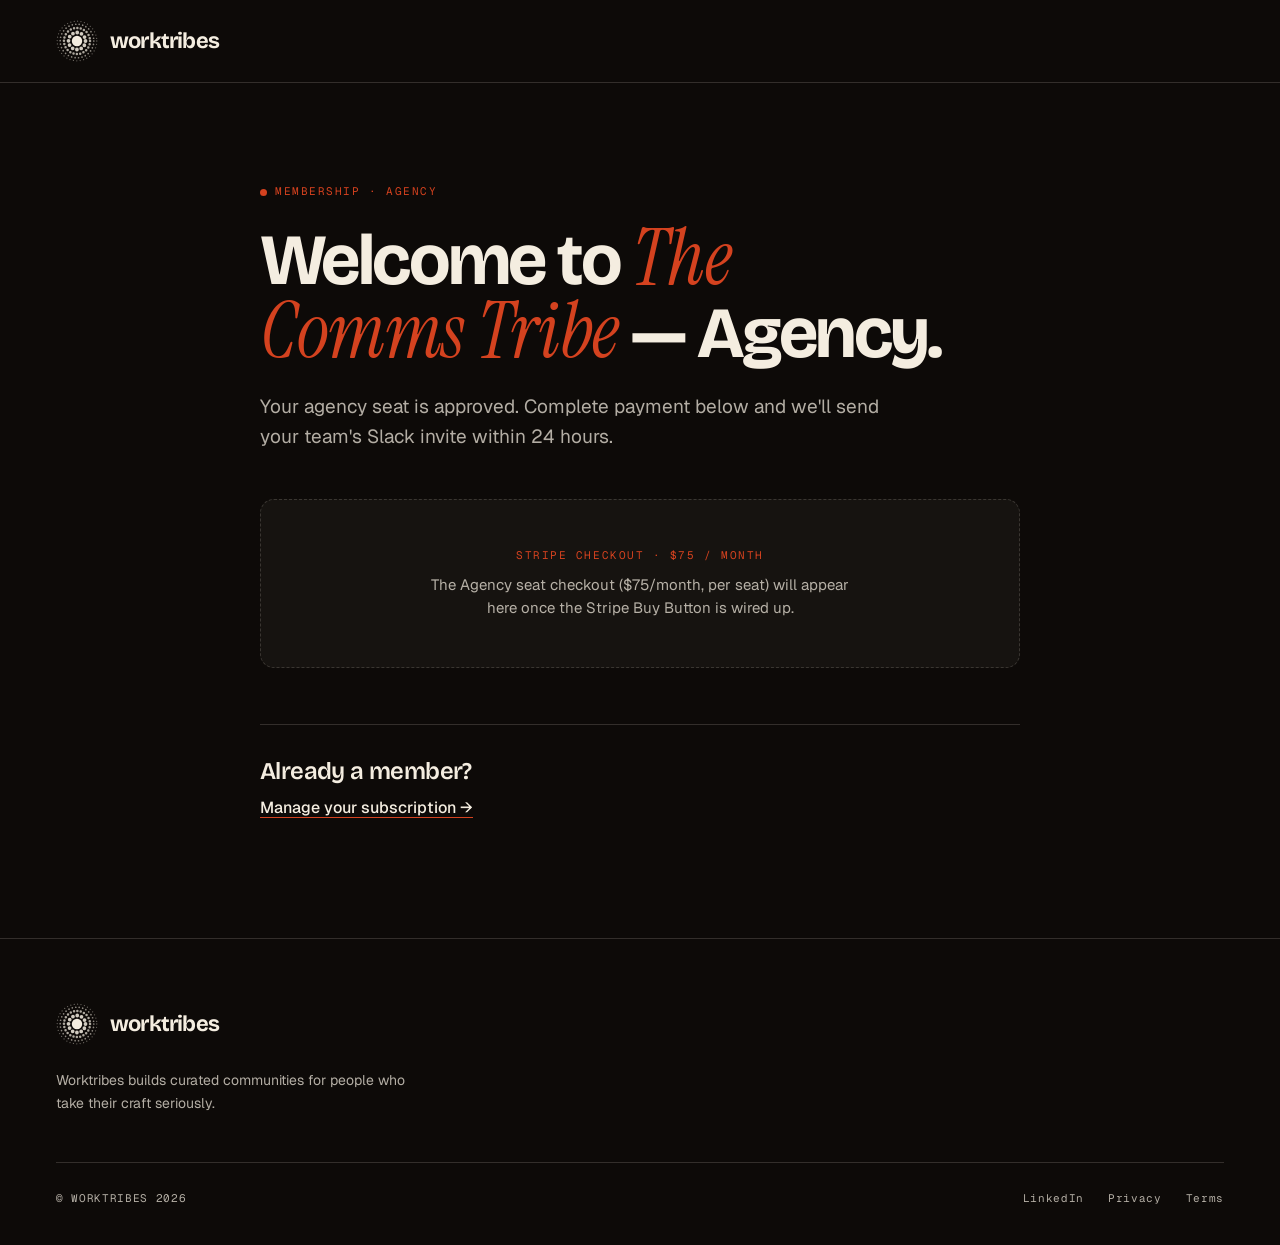
==== pay-agency.html @ ac33862b "Add dual Individual pricing; create noindexed /pay-individual and /pay-agency payment pages" ====
<!doctype html>
<html lang="en">
<head>
  <meta charset="utf-8" />
  <meta name="viewport" content="width=device-width, initial-scale=1.0" />

  <title>Complete your agency seat — Worktribes</title>
  <meta name="description" content="Complete your Worktribes Comms Tribe agency membership." />
  <meta name="robots" content="noindex, nofollow" />
  <link rel="canonical" href="https://worktribes.net/pay-agency" />

  <!-- Icons -->
  <link rel="icon" href="/favicon.ico" sizes="any" />
  <link rel="icon" type="image/svg+xml" href="/favicon.svg" />
  <link rel="apple-touch-icon" href="/apple-touch-icon.png" />

  <link rel="preconnect" href="https://fonts.googleapis.com" />
  <link rel="preconnect" href="https://fonts.gstatic.com" crossorigin />
  <link
    href="https://fonts.googleapis.com/css2?family=Bricolage+Grotesque:opsz,wght@12..96,400;12..96,500;12..96,600;12..96,700&family=Instrument+Serif:ital,wght@1,400&family=Geist:ital,wght@0,400;0,500;0,600;0,700;1,400;1,500&family=Geist+Mono:wght@400;500&display=swap"
    rel="stylesheet"
  />
  <link rel="stylesheet" href="styles.css" />
</head>
<body>

  <!-- Nav: logo only — post-application, no marketing nav or Apply CTA -->
  <header class="nav surface-dark">
    <a class="logo" href="/" aria-label="Worktribes home">
      <svg width="42" height="42" viewBox="0 0 25 25" aria-hidden="true">
        <circle cx="12.5" cy="12.5" r="5.06"  fill="none" stroke="currentColor" stroke-opacity="0.85" stroke-width="2.25" stroke-linecap="round" stroke-dasharray="0 2.649" />
        <circle cx="12.5" cy="12.5" r="7.77"  fill="none" stroke="currentColor" stroke-opacity="0.70" stroke-width="1.50" stroke-linecap="round" stroke-dasharray="0 2.034" />
        <circle cx="12.5" cy="12.5" r="10.01" fill="none" stroke="currentColor" stroke-opacity="0.55" stroke-width="1.00" stroke-linecap="round" stroke-dasharray="0 2.096" />
        <circle cx="12.5" cy="12.5" r="11.79" fill="none" stroke="currentColor" stroke-opacity="0.40" stroke-width="0.75" stroke-linecap="round" stroke-dasharray="0 2.058" />
        <circle cx="12.5" cy="12.5" r="3.1" fill="currentColor" />
      </svg>
      <span class="wordmark">worktribes</span>
    </a>
  </header>

  <main class="pay surface-dark">
    <section class="pay-wrap">
      <span class="mono pay-kicker"><span class="mono-dot"></span>MEMBERSHIP · AGENCY</span>

      <h1 class="pay-h1">Welcome to <em class="accent-italic">The Comms Tribe</em> — Agency.</h1>

      <p class="pay-lead">
        Your agency seat is approved. Complete payment below and we'll send your team's
        Slack invite within 24 hours.
      </p>

      <div class="pay-embed">
        <!-- ============================================================
             STRIPE CHECKOUT (Agency — $75/month) GOES HERE
             Easiest no-code path is a Stripe Buy Button tied to the
             Agency $75/mo recurring price:
             https://docs.stripe.com/payment-links/buy-button
             1. Create the Buy Button in your Stripe Dashboard for the
                Agency monthly price.
             2. Replace the placeholders below:
                  - buy-button-id    → buy_btn_xxxxxxxxxxxxxx
                  - publishable-key  → pk_live_xxxxxxxxxxxxxx
             3. Uncomment the <script> + <stripe-buy-button> lines, then
                delete the .pay-embed-placeholder block beneath them.
             (Prefer fully embedded Checkout instead? See
              https://docs.stripe.com/checkout/embedded/quickstart)
             ============================================================ -->
        <!--
        <script async src="https://js.stripe.com/v3/buy-button.js"></script>
        <stripe-buy-button
          buy-button-id="REPLACE_WITH_BUY_BUTTON_ID"
          publishable-key="REPLACE_WITH_PUBLISHABLE_KEY">
        </stripe-buy-button>
        -->
        <div class="pay-embed-placeholder">
          <span class="mono">STRIPE CHECKOUT · $75 / MONTH</span>
          <p>The Agency seat checkout ($75/month, per seat) will appear here once the Stripe Buy Button is wired up.</p>
        </div>
      </div>

      <div class="pay-member">
        <h2 class="pay-member-h">Already a member?</h2>
        <!-- ============================================================
             STRIPE CUSTOMER PORTAL LINK
             Replace the href below with your Stripe Customer Portal URL
             (Dashboard → Settings → Billing → Customer portal → copy link),
             e.g. https://billing.stripe.com/p/login/xxxxxxxx
             ============================================================ -->
        <a class="pay-member-link" href="REPLACE_WITH_STRIPE_CUSTOMER_PORTAL_URL">Manage your subscription →</a>
      </div>
    </section>
  </main>

  <!-- Footer: brand strap + legal only, no nav -->
  <footer class="footer surface-dark">
    <div class="footer-grid">
      <div>
        <span class="logo">
          <svg width="42" height="42" viewBox="0 0 25 25" aria-hidden="true">
            <circle cx="12.5" cy="12.5" r="5.06"  fill="none" stroke="currentColor" stroke-opacity="0.85" stroke-width="2.25" stroke-linecap="round" stroke-dasharray="0 2.649" />
            <circle cx="12.5" cy="12.5" r="7.77"  fill="none" stroke="currentColor" stroke-opacity="0.70" stroke-width="1.50" stroke-linecap="round" stroke-dasharray="0 2.034" />
            <circle cx="12.5" cy="12.5" r="10.01" fill="none" stroke="currentColor" stroke-opacity="0.55" stroke-width="1.00" stroke-linecap="round" stroke-dasharray="0 2.096" />
            <circle cx="12.5" cy="12.5" r="11.79" fill="none" stroke="currentColor" stroke-opacity="0.40" stroke-width="0.75" stroke-linecap="round" stroke-dasharray="0 2.058" />
            <circle cx="12.5" cy="12.5" r="3.1" fill="currentColor" />
          </svg>
          <span class="wordmark">worktribes</span>
        </span>
        <p class="footer-strap">
          Worktribes builds curated communities for people who take their craft seriously.
        </p>
      </div>
    </div>

    <div class="footer-legal">
      <span>© WORKTRIBES 2026</span>
      <span class="links">
        <a href="https://www.linkedin.com/company/worktribes/" target="_blank" rel="noopener">LinkedIn</a><a href="/#">Privacy</a><a href="/#">Terms</a>
      </span>
    </div>
  </footer>

</body>
</html>
---- styles.css ----
/* ============================================================
   Worktribes — The Comms Tribe
   Production homepage. "Inverted Dominance" treatment.
   Recreated from the Claude Design prototype (d3-v3-*).

   Type:    Bricolage Grotesque (display) · Geist (body) · Geist Mono (mono)
   Colour:  dark #0d0a08 · cream #f6f1e7 · red #d4421f (accent)
   ============================================================ */

:root {
  --accent: #d4421f;
  --accent-deep: #a8321a;

  --font-display: "Bricolage Grotesque", "Space Grotesk", -apple-system, system-ui, sans-serif;
  --font-italic:  "Instrument Serif", "Bricolage Grotesque", Georgia, serif;
  --font-body:    "Geist", "Söhne", -apple-system, system-ui, sans-serif;
  --font-mono:    "Geist Mono", "JetBrains Mono", ui-monospace, monospace;
}

/* ── True-italic accent words (Instrument Serif italic).
   Bricolage Grotesque ships no italic, so accent words use Instrument
   Serif's real italic. Inline em-relative size bump compensates for the
   serif's smaller apparent size; letter-spacing is relaxed from the tight
   display tracking it would otherwise inherit. ── */
.accent-italic {
  font-family: var(--font-italic);
  font-style: italic;
  font-weight: 400;
  font-size: 1.07em;
  letter-spacing: -0.005em;
}

/* ── Surfaces — the three colour planes the page is built from ── */
.surface-dark {
  --bg:     #0d0a08;
  --fg:     #f4ede0;
  --muted:  rgba(244, 237, 224, 0.72);
  --faint:  rgba(244, 237, 224, 0.45);
  --border: rgba(244, 237, 224, 0.16);
  --card:   rgba(244, 237, 224, 0.04);
}
.surface-cream {
  --bg:     #f6f1e7;
  --fg:     #161310;
  --muted:  rgba(22, 19, 16, 0.65);
  --faint:  rgba(22, 19, 16, 0.4);
  --border: rgba(22, 19, 16, 0.12);
  --card:   rgba(22, 19, 16, 0.025);
}
.surface-red {
  --bg:     #d4421f;
  --fg:     #fdf6e6;
  --muted:  rgba(253, 246, 230, 0.82);
  --faint:  rgba(253, 246, 230, 0.55);
  --border: rgba(253, 246, 230, 0.25);
  --card:   rgba(253, 246, 230, 0.06);
}

/* ── Reset / base ── */
* { box-sizing: border-box; }
html, body { margin: 0; padding: 0; }
html { scroll-behavior: smooth; }
body {
  background: #0d0a08;
  color: #f4ede0;
  font-family: var(--font-body);
}
a { color: inherit; text-decoration: none; cursor: pointer; }
img, svg { display: block; }

/* ── Section wrapper ── */
.section {
  background: var(--bg);
  color: var(--fg);
  padding: 88px 56px 96px;
  position: relative;
  scroll-margin-top: 80px;
}

/* ── Mono kicker label ── */
.mono {
  font-family: var(--font-mono);
  font-size: 11px;
  letter-spacing: 0.14em;
  text-transform: uppercase;
}
.mono-dot {
  width: 7px;
  height: 7px;
  border-radius: 4px;
  background: var(--accent);
  display: inline-block;
  margin-right: 8px;
  vertical-align: middle;
}

/* ── Logo ── */
.logo {
  display: flex;
  align-items: center;
  gap: 12px;
  color: var(--fg);
}
.logo svg { flex-shrink: 0; }
.logo .wordmark {
  font-family: var(--font-display);
  font-weight: 700;
  font-size: 22px;
  letter-spacing: -0.8px;
  line-height: 1;
  color: var(--fg);
}

/* ── Buttons / pills ── */
.btn-primary {
  background: var(--accent);
  color: #fdf6e6;
  border-radius: 999px;
  font-family: var(--font-body);
  font-weight: 600;
  display: inline-flex;
  align-items: center;
  gap: 10px;
}
.btn-arrow {
  display: inline-grid;
  place-items: center;
  width: 28px;
  height: 28px;
  border-radius: 14px;
  background: #fdf6e6;
  color: var(--accent);
}

/* ============================================================
   01 · Nav
   ============================================================ */
.nav {
  padding: 20px 56px;
  display: flex;
  align-items: center;
  justify-content: space-between;
  border-bottom: 1px solid var(--border);
  background: var(--bg);
  color: var(--fg);
  position: sticky;
  top: 0;
  z-index: 10;
}
.nav-links {
  display: flex;
  gap: 32px;
  font-family: var(--font-body);
  font-size: 14px;
  font-weight: 500;
}
.nav-apply {
  background: var(--accent);
  color: #fdf6e6;
  padding: 11px 20px 11px 22px;
  border-radius: 999px;
  font-family: var(--font-body);
  font-weight: 600;
  font-size: 14px;
  display: inline-flex;
  align-items: center;
  gap: 8px;
}
.nav-apply span { font-size: 13px; }

/* ============================================================
   03 · Hero
   ============================================================ */
.hero { padding: 56px 56px 0; }
.hero-h1 {
  font-family: var(--font-display);
  font-weight: 700;
  font-size: 164px;
  line-height: 0.88;
  letter-spacing: -5.4px;
  color: var(--fg);
  margin: 0;
  text-wrap: balance;
}
.hero-h1 span { display: block; }
.hero-h1 em {
  font-family: var(--font-italic);
  font-style: italic;
  font-weight: 400;
  color: var(--accent);
}
.hero-strike { display: inline-block; position: relative; }
.hero-strike .bar {
  position: absolute;
  left: -1%;
  right: -1%;
  top: 38%;
  height: 20%;
  background: var(--accent);
  transform: rotate(-2deg);
  z-index: -1;
  opacity: 0.92;
}

.hero-grid {
  margin-top: 64px;
  display: grid;
  grid-template-columns: 1.2fr 1fr;
  gap: 64px;
  align-items: end;
  padding-bottom: 72px;
}
.hero-lead { max-width: 760px; }
.hero-lead p {
  font-family: var(--font-body);
  font-size: 19px;
  line-height: 1.5;
  color: var(--fg);
  margin: 0;
}
.hero-lead em { font-style: italic; color: var(--accent); }

.q-list { list-style: none; padding: 0; margin: 24px 0 0; }
.q-list li {
  display: grid;
  grid-template-columns: 40px 1fr;
  gap: 8px;
  padding: 14px 0;
  border-bottom: 1px solid var(--border);
  align-items: center;
}
.q-list li:first-child { border-top: 1px solid var(--border); }
.q-chip {
  width: 30px;
  height: 30px;
  border-radius: 15px;
  background: var(--accent);
  color: #fdf6e6;
  display: inline-grid;
  place-items: center;
  font-family: var(--font-body);
  font-weight: 600;
  font-size: 14px;
  line-height: 1;
}
.q-text {
  font-family: var(--font-display);
  font-weight: 500;
  font-size: 22px;
  line-height: 1.25;
  color: var(--fg);
  letter-spacing: -0.4px;
}

.hero-ctas {
  justify-self: end;
  display: flex;
  align-items: flex-start;
  gap: 12px;
}
.hero-cta-stack {
  display: flex;
  flex-direction: column;
  align-items: center;
  gap: 10px;
}
.hero-cta-apply {
  background: var(--accent);
  color: #fdf6e6;
  padding: 18px 30px;
  border-radius: 999px;
  font-family: var(--font-body);
  font-weight: 600;
  font-size: 16px;
  letter-spacing: -0.1px;
  display: inline-flex;
  align-items: center;
  gap: 10px;
}
.hero-cta-secondary {
  padding: 18px 26px;
  border-radius: 999px;
  border: 1.5px solid var(--fg);
  font-family: var(--font-body);
  font-weight: 500;
  font-size: 16px;
  color: var(--fg);
}

/* ============================================================
   04 · Inside
   ============================================================ */
.inside { padding: 48px 56px 96px; }
.inside-row { display: flex; gap: 24px; align-items: stretch; }
.inside-col {
  flex: 1 1 0;
  display: flex;
  flex-direction: column;
  gap: 24px;
}
.inside-center { flex: 1.2 1 0; }

.feature-tile {
  background: var(--card);
  border: 1px solid var(--border);
  border-radius: 12px;
  padding: 24px 24px 26px;
  min-height: 220px;
  display: flex;
  flex-direction: column;
}
.feature-tile-top {
  display: flex;
  justify-content: space-between;
  align-items: flex-start;
  margin-bottom: 38px;
}
.feature-num {
  font-family: var(--font-display);
  font-weight: 700;
  font-size: 22px;
  color: var(--faint);
  letter-spacing: -0.4px;
  line-height: 1;
}
.feature-dot {
  width: 10px;
  height: 10px;
  border-radius: 5px;
  background: var(--fg);
}
.feature-dot.accent { background: var(--accent); }
.feature-tile h3 {
  font-family: var(--font-display);
  font-weight: 600;
  font-size: 24px;
  line-height: 1.05;
  letter-spacing: -0.7px;
  margin: 0;
  color: var(--fg);
  text-wrap: balance;
}
.feature-tile p {
  font-family: var(--font-body);
  font-size: 14px;
  line-height: 1.5;
  color: var(--muted);
  margin: 14px 0 0;
}

.center-card {
  position: relative;
  border-radius: 14px;
  overflow: hidden;
  background: #0d0a08;
  min-height: 760px;
  height: 100%;
  background-image:
    radial-gradient(ellipse 60% 50% at 38% 55%, rgba(212, 66, 31, 0.22) 0%, transparent 60%),
    radial-gradient(ellipse 90% 100% at 80% 30%, rgba(244, 237, 224, 0.07) 0%, transparent 60%),
    repeating-linear-gradient(90deg, transparent 0 80px, rgba(244, 237, 224, 0.025) 80px 82px),
    linear-gradient(180deg, #1a1612 0%, #0a0807 100%);
}
.center-card-inner {
  position: absolute;
  inset: 0;
  display: flex;
  flex-direction: column;
  align-items: center;
  justify-content: center;
  padding: 48px;
  text-align: center;
}
.center-card h2 {
  font-family: var(--font-display);
  font-weight: 700;
  font-size: 80px;
  line-height: 0.95;
  letter-spacing: -3px;
  color: #f4ede0;
  margin: 0;
  text-wrap: balance;
}
.center-card h2 em {
  font-style: italic;
  font-weight: 500;
  color: var(--accent);
}

/* ============================================================
   05 · Statement
   ============================================================ */
.statement { padding: 104px 56px 88px; }
.statement .mono { color: var(--muted); margin-bottom: 32px; display: block; }
.statement h2 {
  font-family: var(--font-display);
  font-weight: 700;
  font-size: 116px;
  line-height: 0.92;
  letter-spacing: -4px;
  color: var(--fg);
  margin: 0;
  text-wrap: balance;
  max-width: 1280px;
}
.statement h2 em {
  font-style: italic;
  font-weight: 500;
  color: #0d0a08;
}
.statement-caption {
  margin: 56px 0 0;
  padding-top: 30px;
  border-top: 1px solid var(--border);
  font-family: var(--font-display);
  font-style: italic;
  font-weight: 500;
  font-size: 30px;
  line-height: 1.3;
  letter-spacing: -0.6px;
  color: var(--muted);
  max-width: 760px;
}

/* ============================================================
   06 · Audience
   ============================================================ */
.audience { padding: 96px 56px 88px; }
.section-head {
  display: flex;
  align-items: flex-end;
  justify-content: space-between;
  margin-bottom: 56px;
  gap: 48px;
}
.audience .mono { color: var(--accent); margin-bottom: 22px; display: block; }
.audience h2 {
  font-family: var(--font-display);
  font-weight: 700;
  font-size: 116px;
  line-height: 0.86;
  letter-spacing: -4.2px;
  color: var(--fg);
  margin: 0;
  text-wrap: balance;
  max-width: 1240px;
}
.audience h2 em {
  font-weight: 400;
  font-style: italic;
  color: var(--accent);
}
.section-head-aside {
  font-family: var(--font-body);
  font-style: italic;
  font-size: 16px;
  line-height: 1.5;
  color: var(--muted);
  max-width: 320px;
  text-align: right;
  padding-bottom: 12px;
}
.audience-grid {
  display: grid;
  grid-template-columns: 1fr 1fr 1fr;
  gap: 20px;
}
.audience-card {
  background: var(--card);
  border: 1px solid var(--border);
  border-radius: 12px;
  padding: 32px 32px 36px;
  display: flex;
  flex-direction: column;
}
.audience-card .mono {
  color: var(--accent);
  margin-bottom: 32px;
}
.audience-card h3 {
  font-family: var(--font-display);
  font-weight: 600;
  font-size: 42px;
  line-height: 0.96;
  letter-spacing: -1.4px;
  margin: 0;
  text-wrap: balance;
  color: var(--fg);
}
.audience-card p {
  font-family: var(--font-body);
  font-size: 16px;
  line-height: 1.55;
  color: var(--muted);
  margin: 22px 0 0;
}

/* ============================================================
   07 · Testimonial
   ============================================================ */
.testimonial { padding: 120px 56px; }
.testimonial-head { margin-bottom: 56px; }
.testimonial-head h2 {
  font-family: var(--font-display);
  font-weight: 700;
  font-size: 88px;
  line-height: 0.92;
  letter-spacing: -3.2px;
  color: var(--fg);
  margin: 0;
  text-wrap: balance;
}
.pull-quote {
  position: relative;
  padding: 64px 0 56px;
  border-top: 2px solid var(--fg);
  border-bottom: 1px solid var(--border);
}
.quote-mark {
  position: absolute;
  top: 44px;
  left: -8px;
  z-index: 0;
  font-family: var(--font-display);
  font-weight: 700;
  font-size: 240px;
  line-height: 0.7;
  color: var(--accent);
  opacity: 0.92;
  letter-spacing: -10px;
  pointer-events: none;
}
.pull-quote blockquote {
  position: relative;
  z-index: 1;
  margin: 0;
  max-width: 1200px;
  padding-left: 100px;
}
.quote-text {
  font-family: var(--font-italic);
  font-style: italic;
  font-weight: 400;
  font-size: 68px;
  line-height: 1.06;
  letter-spacing: -0.01em;
  color: var(--fg);
  margin: 0;
  text-wrap: balance;
}
.quote-text em {
  font-style: italic;
  font-size: 1em;
  color: var(--accent);
}
.quote-footer {
  margin-top: 48px;
  display: flex;
  align-items: baseline;
  justify-content: space-between;
  gap: 32px;
}
.quote-name {
  font-family: var(--font-display);
  font-weight: 700;
  font-size: 22px;
  letter-spacing: -0.4px;
  color: var(--fg);
  line-height: 1.1;
}
.quote-role {
  font-family: var(--font-body);
  font-size: 15px;
  line-height: 1.45;
  color: var(--muted);
  margin-top: 4px;
}
.quote-footer .mono { color: var(--muted); }

/* ============================================================
   08 · How to join
   ============================================================ */
.howjoin { padding: 104px 56px; }
.howjoin h2 {
  font-family: var(--font-display);
  font-weight: 700;
  font-size: 100px;
  line-height: 0.92;
  letter-spacing: -3.4px;
  color: var(--fg);
  margin: 0;
  text-wrap: balance;
}
.manifesto {
  margin-top: 64px;
  padding: 40px 44px 44px;
  background: var(--card);
  border: 1px solid var(--border);
  border-left: 4px solid var(--accent);
  border-radius: 6px;
  max-width: 920px;
}
.manifesto .mono { color: var(--accent); margin-bottom: 20px; display: block; }
.manifesto-body {
  font-family: var(--font-display);
  font-style: italic;
  font-weight: 500;
  font-size: 38px;
  line-height: 1.12;
  letter-spacing: -1px;
  color: var(--fg);
}
.manifesto-body .soft {
  color: var(--muted);
  font-size: 28px;
  letter-spacing: -0.4px;
}
.steps {
  margin-top: 72px;
  border-top: 1px solid var(--border);
}
.step-row {
  display: grid;
  grid-template-columns: 120px 1fr 1.6fr;
  gap: 32px;
  align-items: baseline;
  padding: 28px 0;
  border-bottom: 1px solid var(--border);
}
.step-num {
  font-family: var(--font-display);
  font-weight: 700;
  font-size: 56px;
  line-height: 1;
  letter-spacing: -1.8px;
  color: var(--accent);
}
.step-row h3 {
  font-family: var(--font-display);
  font-weight: 600;
  font-size: 36px;
  line-height: 1;
  letter-spacing: -1px;
  margin: 0;
  color: var(--fg);
}
.step-row p {
  font-family: var(--font-body);
  font-size: 17px;
  line-height: 1.5;
  color: var(--muted);
  margin: 0;
  max-width: 540px;
}
.howjoin-foot {
  margin-top: 48px;
  display: flex;
  flex-direction: column;
  align-items: flex-start;
  gap: 18px;
}
.howjoin-foot-line {
  font-family: var(--font-display);
  font-style: italic;
  font-weight: 500;
  font-size: 22px;
  line-height: 1.3;
  letter-spacing: -0.4px;
  color: var(--muted);
  margin: 0;
}
/* ~80% of the primary Apply CTA — same red, deliberately subordinate */
.howjoin-cta {
  background: var(--accent);
  color: #fdf6e6;
  padding: 14px 24px;
  border-radius: 999px;
  font-family: var(--font-body);
  font-weight: 600;
  font-size: 13px;
  letter-spacing: -0.1px;
  display: inline-flex;
  align-items: center;
  gap: 8px;
}

/* ============================================================
   09 · Pricing
   ============================================================ */
.pricing { padding: 104px 56px 96px; }
.pricing h2 {
  font-family: var(--font-display);
  font-weight: 700;
  font-size: 100px;
  line-height: 0.92;
  letter-spacing: -3.4px;
  color: var(--fg);
  margin: 0;
  text-wrap: balance;
}
.pricing-aside {
  font-family: var(--font-body);
  font-style: italic;
  font-size: 17px;
  line-height: 1.5;
  color: var(--muted);
  max-width: 420px;
  text-align: right;
  margin: 0;
  padding-bottom: 12px;
}
.pricing-grid {
  display: grid;
  grid-template-columns: 1fr 1fr;
  gap: 20px;
}
.price-card {
  background: var(--card);
  border: 1px solid var(--border);
  border-radius: 14px;
  padding: 36px 36px 32px;
  display: flex;
  flex-direction: column;
  color: var(--fg);
}
.price-card .mono { color: var(--accent); }
.price-card.featured {
  background: var(--accent);
  border-color: transparent;
  color: #fdf6e6;
  --fg: #fdf6e6;
  --muted: rgba(253, 246, 230, 0.8);
}
.price-card.featured .mono { color: rgba(253, 246, 230, 0.85); }
.price-row {
  margin-top: 24px;
  display: flex;
  align-items: baseline;
  gap: 10px;
}
.price-num {
  font-family: var(--font-display);
  font-weight: 700;
  font-size: 88px;
  line-height: 0.9;
  letter-spacing: -3.2px;
  color: var(--fg);
}
.price-period {
  font-family: var(--font-body);
  font-size: 18px;
  color: var(--muted);
  font-weight: 500;
}
.price-sub { color: var(--muted); margin-top: 6px; display: block; }

/* Dual-pricing display (Individual tile) — monthly + annual as an equal choice */
.price-duo {
  display: grid;
  grid-template-columns: 1fr 1fr;
  gap: 22px;
  margin-top: 24px;
}
.price-option { display: flex; flex-direction: column; }
.price-option + .price-option {
  padding-left: 22px;
  border-left: 1px solid var(--border);
}
.price-card.featured .price-option + .price-option {
  border-left-color: rgba(253, 246, 230, 0.28);
}
.price-duo .price-row { margin-top: 0; }
.price-duo .price-num { font-size: 52px; line-height: 0.95; letter-spacing: -1.9px; }
.price-duo .price-period { font-size: 15px; }
.price-duo .price-sub { margin-top: 8px; }
.price-who {
  font-family: var(--font-body);
  font-size: 16px;
  line-height: 1.5;
  color: var(--muted);
  margin: 28px 0 0;
}
.price-pitch {
  font-family: var(--font-display);
  font-style: italic;
  font-weight: 500;
  font-size: 22px;
  line-height: 1.25;
  letter-spacing: -0.4px;
  color: var(--fg);
  margin: 18px 0 0;
  padding-top: 18px;
  border-top: 1px solid var(--border);
}
.price-card.featured .price-pitch { border-top-color: rgba(253, 246, 230, 0.25); }
.price-bullets {
  list-style: none;
  padding: 0;
  margin: 32px 0 0;
  display: flex;
  flex-direction: column;
  gap: 12px;
}
.price-bullets li {
  display: grid;
  grid-template-columns: 20px 1fr;
  gap: 10px;
  font-family: var(--font-body);
  font-size: 15px;
  line-height: 1.45;
  color: var(--fg);
}
.price-bullets .dash {
  color: var(--accent);
  font-family: var(--font-mono);
  font-size: 13px;
  line-height: 1.45;
}
.price-card.featured .price-bullets .dash { color: rgba(253, 246, 230, 0.7); }
.price-cta {
  margin-top: 36px;
  align-self: flex-start;
  background: var(--accent);
  color: #fdf6e6;
  padding: 14px 22px 14px 26px;
  border-radius: 999px;
  font-family: var(--font-body);
  font-weight: 600;
  font-size: 15px;
  display: inline-flex;
  align-items: center;
  gap: 12px;
}
.price-card.featured .price-cta {
  background: #fdf6e6;
  color: var(--accent);
}
.pricing-foot {
  margin-top: 28px;
  font-family: var(--font-body);
  font-size: 15px;
  color: var(--muted);
}
.pricing-foot a {
  color: var(--fg);
  text-decoration: underline;
  text-underline-offset: 4px;
}

/* ============================================================
   10 · The Runway
   ============================================================ */
.runway {
  padding: 104px 56px 96px;
  border-top: 2px solid var(--fg);
}
.runway-intro { max-width: 1000px; }
.runway .mono { color: var(--accent); margin-bottom: 28px; display: block; }
.runway h2 {
  font-family: var(--font-display);
  font-weight: 700;
  font-size: 100px;
  line-height: 0.9;
  letter-spacing: -3.4px;
  color: var(--fg);
  margin: 0;
  text-wrap: balance;
}
.runway-sub {
  font-style: italic;
  font-weight: 400;
  font-size: 60px;
  line-height: 1.04;
  letter-spacing: -0.01em;
  color: var(--accent);
  display: inline-block;
  margin-top: 8px;
}
.runway-lead {
  font-family: var(--font-body);
  font-size: 19px;
  line-height: 1.5;
  color: var(--muted);
  margin: 32px 0 0;
}
.runway-grid {
  margin-top: 64px;
  display: grid;
  grid-template-columns: 1fr 1fr;
  gap: 64px;
}
.runway-grid h3 {
  font-family: var(--font-display);
  font-weight: 700;
  font-size: 30px;
  line-height: 1;
  letter-spacing: -1px;
  margin: 0 0 24px;
  color: var(--fg);
}
.runway-list {
  list-style: none;
  padding: 0;
  margin: 0;
  border-top: 1px solid var(--border);
}
.runway-list li {
  display: grid;
  grid-template-columns: 22px 1fr;
  gap: 12px;
  font-family: var(--font-body);
  font-size: 16.5px;
  line-height: 1.5;
  color: var(--fg);
  padding: 15px 0;
  border-bottom: 1px solid var(--border);
  align-items: baseline;
}
.runway-list .dash {
  color: var(--accent);
  font-family: var(--font-mono);
  font-size: 13px;
}
.runway-strip { color: var(--muted); margin-top: 52px; display: block; }
.runway-cta-wrap {
  margin-top: 28px;
  display: flex;
  flex-direction: column;
  align-items: flex-start;
  gap: 14px;
}
.runway-cta {
  background: var(--accent);
  color: #fdf6e6;
  padding: 16px 26px 16px 30px;
  border-radius: 999px;
  font-family: var(--font-body);
  font-weight: 600;
  font-size: 16px;
  display: inline-flex;
  align-items: center;
  gap: 12px;
}
.runway-fine {
  font-family: var(--font-body);
  font-style: italic;
  font-size: 14.5px;
  line-height: 1.5;
  color: var(--faint);
  margin: 0;
}

/* ============================================================
   11 · Future tribes — slim strip
   ============================================================ */
.future { padding: 64px 56px; }
.future-strip {
  display: flex;
  align-items: flex-start;
  justify-content: space-between;
  gap: 48px;
  flex-wrap: wrap;
}
.future-strip h2 {
  font-family: var(--font-display);
  font-weight: 700;
  font-size: 40px;
  line-height: 1;
  letter-spacing: -1.6px;
  color: var(--fg);
  margin: 0;
  text-wrap: balance;
  flex: 1 1 360px;
}
.future-strip h2 em {
  font-style: italic;
  font-weight: 400;
  color: var(--accent);
}
/* Right column: email box with the community chips stacked beneath it,
   so the chips read as part of the email entry rather than a full-width row. */
.future-right {
  flex: 1 1 420px;
  display: flex;
  flex-direction: column;
}
.email-grid {
  display: grid;
  grid-template-columns: 1fr auto;
  gap: 10px;
  width: 100%;
}
/* On-brand confirmation shown after a successful MailerLite submit */
.future-success {
  flex: 1 1 420px;
}
.future-success-line {
  font-family: var(--font-display);
  font-style: italic;
  font-weight: 500;
  font-size: 26px;
  line-height: 1.3;
  letter-spacing: -0.6px;
  color: var(--fg);
  margin: 0;
}
.future-success-line::before {
  content: "";
  display: inline-block;
  width: 9px;
  height: 9px;
  border-radius: 5px;
  background: var(--accent);
  margin-right: 12px;
  vertical-align: middle;
}
.email-field {
  background: var(--card);
  border: 1.5px solid var(--border);
  border-radius: 12px;
  padding: 0 22px;
  min-height: 56px;
  width: 100%;
  font-family: var(--font-body);
  font-size: 16px;
  color: var(--fg);
}
.email-field::placeholder { color: var(--faint); }
.email-submit {
  background: var(--accent);
  color: #fdf6e6;
  padding: 0 24px;
  border-radius: 12px;
  min-height: 56px;
  border: none;
  cursor: pointer;
  font-family: var(--font-body);
  font-weight: 600;
  font-size: 15px;
  display: inline-flex;
  align-items: center;
  gap: 10px;
  white-space: nowrap;
}
.email-submit span { font-size: 14px; }
.roles {
  margin-top: 24px;
  display: flex;
  flex-wrap: wrap;
  gap: 8px;
  align-items: center;
}
.roles .mono { color: var(--muted); margin-right: 6px; }
.role-chip {
  display: inline-flex;
  align-items: center;
  gap: 7px;
  padding: 7px 13px 7px 11px;
  border: 1px solid var(--border);
  border-radius: 999px;
  font-family: var(--font-body);
  font-size: 13px;
  color: var(--fg);
  cursor: pointer;
}
.role-chip input {
  appearance: none;
  -webkit-appearance: none;
  margin: 0;
  width: 12px;
  height: 12px;
  border-radius: 3px;
  border: 1.5px solid var(--muted);
  cursor: pointer;
}
.role-chip input:checked {
  background: var(--accent);
  border-color: var(--accent);
}

/* ============================================================
   12 · Footer
   ============================================================ */
.footer {
  background: var(--bg);
  color: var(--fg);
  padding: 64px 56px 40px;
  border-top: 1px solid var(--border);
}
.footer-grid {
  display: grid;
  grid-template-columns: 1.4fr 1fr 1fr;
  gap: 48px;
  margin-bottom: 48px;
}
.footer-strap {
  font-family: var(--font-body);
  font-size: 14px;
  line-height: 1.6;
  color: var(--muted);
  margin: 24px 0 0;
  max-width: 360px;
}
.footer-col .mono {
  color: var(--muted);
  margin-bottom: 18px;
  display: block;
}
.footer-col ul {
  list-style: none;
  padding: 0;
  margin: 0;
  display: flex;
  flex-direction: column;
  gap: 10px;
}
.footer-col li {
  font-family: var(--font-body);
  font-size: 15px;
  color: var(--fg);
}
.footer-legal {
  padding-top: 28px;
  border-top: 1px solid var(--border);
  display: flex;
  justify-content: space-between;
  align-items: center;
  font-family: var(--font-mono);
  font-size: 11px;
  letter-spacing: 0.06em;
  color: var(--muted);
}
.footer-legal .links { display: flex; gap: 24px; }

/* ============================================================
   Pay pages (/pay-individual, /pay-agency) — post-application,
   noindexed, reuse the shared nav / footer / type / surfaces.
   ============================================================ */
.pay {
  padding: 96px 56px 120px;
  min-height: 60vh;
}
.pay-wrap { max-width: 760px; margin: 0 auto; }
.pay-kicker { color: var(--accent); margin-bottom: 24px; display: inline-block; }
.pay-h1 {
  font-family: var(--font-display);
  font-weight: 700;
  font-size: 72px;
  line-height: 0.95;
  letter-spacing: -2.6px;
  color: var(--fg);
  margin: 0;
  text-wrap: balance;
}
.pay-h1 em { font-style: italic; font-weight: 400; color: var(--accent); }
.pay-lead {
  font-family: var(--font-body);
  font-size: 19px;
  line-height: 1.55;
  color: var(--muted);
  margin: 24px 0 0;
  max-width: 620px;
}
.pay-embed { margin-top: 48px; }
.pay-embed-placeholder {
  border: 1px dashed var(--border);
  border-radius: 14px;
  background: var(--card);
  padding: 48px 32px;
  text-align: center;
}
.pay-embed-placeholder .mono { color: var(--accent); display: block; margin-bottom: 12px; }
.pay-embed-placeholder p {
  font-family: var(--font-body);
  font-size: 15px;
  line-height: 1.5;
  color: var(--muted);
  margin: 0 auto;
  max-width: 440px;
}
.pay-member {
  margin-top: 56px;
  padding-top: 32px;
  border-top: 1px solid var(--border);
}
.pay-member-h {
  font-family: var(--font-display);
  font-weight: 600;
  font-size: 24px;
  letter-spacing: -0.6px;
  color: var(--fg);
  margin: 0 0 12px;
}
.pay-member-link {
  font-family: var(--font-body);
  font-size: 16px;
  font-weight: 500;
  color: var(--fg);
  text-decoration: underline;
  text-underline-offset: 4px;
  text-decoration-color: var(--accent);
}

/* ============================================================
   Mobile responsive — ≤ 768px stacks everything cleanly.
   ============================================================ */
@media (max-width: 768px) {
  .section { padding: 56px 24px 64px; }
  .hero { padding: 56px 24px 0; }
  .inside { padding: 48px 24px 64px; }
  .nav { padding: 16px 20px; }
  .nav-links { display: none; }
  .pay { padding: 56px 24px 80px; }
  .pay-h1 { font-size: clamp(40px, 10vw, 56px); letter-spacing: -1.6px; }
  .pay-lead { font-size: 17px; }

  .hero-h1 {
    font-size: clamp(40px, 11.5vw, 64px);
    letter-spacing: -1.6px;
    line-height: 0.96;
  }
  .statement h2,
  .audience h2 {
    font-size: clamp(36px, 9vw, 52px);
    letter-spacing: -1.2px;
    line-height: 0.98;
    max-width: none;
  }
  .center-card h2 { font-size: clamp(34px, 8.6vw, 46px); letter-spacing: -1.2px; }
  .testimonial-head h2 { font-size: clamp(36px, 9vw, 50px); letter-spacing: -1.4px; }
  .howjoin h2,
  .pricing h2,
  .runway h2 { font-size: clamp(40px, 10vw, 60px); letter-spacing: -1.6px; }
  .runway-sub { font-size: clamp(26px, 7vw, 38px); letter-spacing: -1px; }
  .price-num { font-size: clamp(56px, 16vw, 72px); letter-spacing: -2px; }
  .price-duo { gap: 16px; }
  .price-option + .price-option { padding-left: 16px; }
  .price-duo .price-num { font-size: clamp(34px, 9vw, 44px); letter-spacing: -1.4px; }
  .quote-text { font-size: clamp(24px, 6.8vw, 36px); letter-spacing: -1px; }
  .pull-quote blockquote { padding-left: 0; }
  .quote-mark { font-size: clamp(140px, 38vw, 200px); top: 8px; left: 0; }
  .manifesto-body { font-size: clamp(24px, 6.5vw, 32px); }
  .manifesto-body .soft { font-size: clamp(18px, 5vw, 24px); }
  .future-strip h2 { font-size: clamp(30px, 8vw, 40px); }

  .hero-grid { display: block; }
  .hero-grid > * + * { margin-top: 36px; }
  .hero-ctas {
    justify-self: start;
    flex-direction: column;
    align-items: stretch;
    width: 100%;
    gap: 16px;
  }
  .hero-ctas > * { width: 100%; }
  .hero-ctas a { justify-content: center; }

  .inside-row { flex-direction: column; }
  .center-card { min-height: 360px; }
  .section-head { flex-direction: column; align-items: flex-start; gap: 24px; }
  .section-head-aside, .pricing-aside { text-align: left; max-width: none; }
  .audience-grid { grid-template-columns: 1fr; gap: 14px; }
  .pricing-grid { grid-template-columns: 1fr; gap: 14px; }
  .runway-grid { grid-template-columns: 1fr; gap: 36px; }

  .step-row { grid-template-columns: 72px 1fr; row-gap: 8px; gap: 16px; }
  .step-row p { grid-column: 1 / -1; }

  .email-grid { grid-template-columns: 1fr; }
  .footer-grid { grid-template-columns: 1fr 1fr; gap: 28px; }
  .future-strip { gap: 28px; }
}

/* Mid-mobile tablet: 769–960px — soft single-column reflow */
@media (min-width: 769px) and (max-width: 960px) {
  .audience-grid { grid-template-columns: 1fr; }
  .pricing-grid  { grid-template-columns: 1fr; }
  .inside-row    { flex-wrap: wrap; }
}
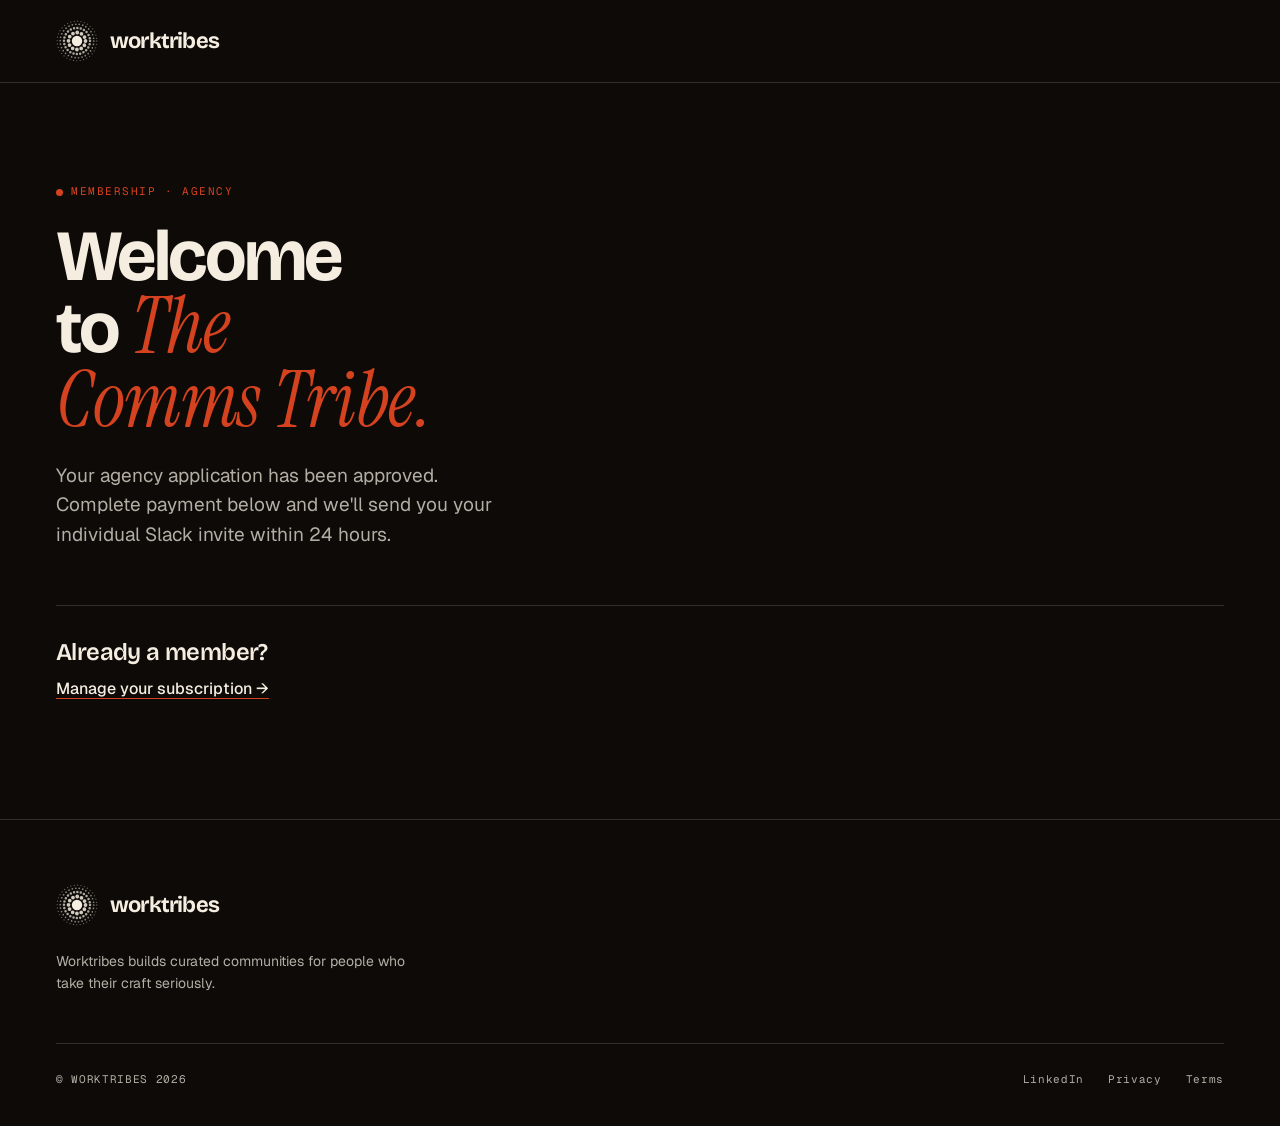
==== commit 123e9411: "Update pay-agency: title, lead copy, split layout, and embed agency Stripe pricing table" ====
--- a/pay-agency.html
+++ b/pay-agency.html
@@ -39,54 +39,33 @@
   </header>
 
   <main class="pay surface-dark">
-    <section class="pay-wrap">
-      <span class="mono pay-kicker"><span class="mono-dot"></span>MEMBERSHIP · AGENCY</span>
+    <section class="pay-wrap pay-wrap--split">
+      <div class="pay-grid">
+        <div class="pay-intro">
+          <span class="mono pay-kicker"><span class="mono-dot"></span>MEMBERSHIP · AGENCY</span>
 
-      <h1 class="pay-h1">Welcome to <em class="accent-italic">The Comms Tribe</em> — Agency.</h1>
+          <h1 class="pay-h1">Welcome to <em class="accent-italic">The Comms Tribe.</em></h1>
 
-      <p class="pay-lead">
-        Your agency seat is approved. Complete payment below and we'll send your team's
-        Slack invite within 24 hours.
-      </p>
+          <p class="pay-lead">
+            Your agency application has been approved. Complete payment below and we'll send you
+            your individual Slack invite within 24 hours.
+          </p>
+        </div>
 
-      <div class="pay-embed">
-        <!-- ============================================================
-             STRIPE CHECKOUT (Agency — $75/month) GOES HERE
-             Easiest no-code path is a Stripe Buy Button tied to the
-             Agency $75/mo recurring price:
-             https://docs.stripe.com/payment-links/buy-button
-             1. Create the Buy Button in your Stripe Dashboard for the
-                Agency monthly price.
-             2. Replace the placeholders below:
-                  - buy-button-id    → buy_btn_xxxxxxxxxxxxxx
-                  - publishable-key  → pk_live_xxxxxxxxxxxxxx
-             3. Uncomment the <script> + <stripe-buy-button> lines, then
-                delete the .pay-embed-placeholder block beneath them.
-             (Prefer fully embedded Checkout instead? See
-              https://docs.stripe.com/checkout/embedded/quickstart)
-             ============================================================ -->
-        <!--
-        <script async src="https://js.stripe.com/v3/buy-button.js"></script>
-        <stripe-buy-button
-          buy-button-id="REPLACE_WITH_BUY_BUTTON_ID"
-          publishable-key="REPLACE_WITH_PUBLISHABLE_KEY">
-        </stripe-buy-button>
-        -->
-        <div class="pay-embed-placeholder">
-          <span class="mono">STRIPE CHECKOUT · $75 / MONTH</span>
-          <p>The Agency seat checkout ($75/month, per seat) will appear here once the Stripe Buy Button is wired up.</p>
+        <div class="pay-embed">
+          <!-- Stripe Pricing Table — Agency -->
+          <script async src="https://js.stripe.com/v3/pricing-table.js"></script>
+          <stripe-pricing-table
+            pricing-table-id="prctbl_1TrE0qS0ynBw5YU6TcY3CMMx"
+            publishable-key="pk_live_51SZThhS0ynBw5YU646vFAW23R2xsCOmbyQ9GudmmTAl2rObZJaLgQpwIMlVoxgp6INrMtWfdq20wkfgCSiDrwX38007vuUqXHT">
+          </stripe-pricing-table>
         </div>
       </div>
 
       <div class="pay-member">
         <h2 class="pay-member-h">Already a member?</h2>
-        <!-- ============================================================
-             STRIPE CUSTOMER PORTAL LINK
-             Replace the href below with your Stripe Customer Portal URL
-             (Dashboard → Settings → Billing → Customer portal → copy link),
-             e.g. https://billing.stripe.com/p/login/xxxxxxxx
-             ============================================================ -->
-        <a class="pay-member-link" href="REPLACE_WITH_STRIPE_CUSTOMER_PORTAL_URL">Manage your subscription →</a>
+        <!-- Stripe Customer Portal -->
+        <a class="pay-member-link" href="https://billing.stripe.com/p/login/dRmdRb9mYe5i63u5tB8og00" target="_blank" rel="noopener">Manage your subscription →</a>
       </div>
     </section>
   </main>
--- a/styles.css
+++ b/styles.css
@@ -741,14 +741,14 @@
 .price-num {
   font-family: var(--font-display);
   font-weight: 700;
-  font-size: 88px;
-  line-height: 0.9;
-  letter-spacing: -3.2px;
+  font-size: 52px;
+  line-height: 0.95;
+  letter-spacing: -1.9px;
   color: var(--fg);
 }
 .price-period {
   font-family: var(--font-body);
-  font-size: 18px;
+  font-size: 15px;
   color: var(--muted);
   font-weight: 500;
 }
@@ -770,8 +770,6 @@
   border-left-color: rgba(253, 246, 230, 0.28);
 }
 .price-duo .price-row { margin-top: 0; }
-.price-duo .price-num { font-size: 52px; line-height: 0.95; letter-spacing: -1.9px; }
-.price-duo .price-period { font-size: 15px; }
 .price-duo .price-sub { margin-top: 8px; }
 .price-who {
   font-family: var(--font-body);
@@ -1141,6 +1139,18 @@
   min-height: 60vh;
 }
 .pay-wrap { max-width: 760px; margin: 0 auto; }
+/* Split layout (pay-individual): intro text left, embed right on desktop.
+   The embed column is intentionally wider so Stripe's pricing table has room
+   to render its full side-by-side plan cards rather than the compact toggle. */
+.pay-wrap--split { max-width: 1240px; }
+.pay-grid {
+  display: grid;
+  grid-template-columns: 0.8fr 1.2fr;
+  gap: 56px;
+  align-items: start;
+}
+.pay-grid .pay-embed { margin-top: 0; }
+.pay-grid .pay-lead { margin-bottom: 0; }
 .pay-kicker { color: var(--accent); margin-bottom: 24px; display: inline-block; }
 .pay-h1 {
   font-family: var(--font-display);
@@ -1213,6 +1223,7 @@
   .pay { padding: 56px 24px 80px; }
   .pay-h1 { font-size: clamp(40px, 10vw, 56px); letter-spacing: -1.6px; }
   .pay-lead { font-size: 17px; }
+  .pay-grid { grid-template-columns: 1fr; gap: 40px; }
 
   .hero-h1 {
     font-size: clamp(40px, 11.5vw, 64px);
@@ -1232,10 +1243,9 @@
   .pricing h2,
   .runway h2 { font-size: clamp(40px, 10vw, 60px); letter-spacing: -1.6px; }
   .runway-sub { font-size: clamp(26px, 7vw, 38px); letter-spacing: -1px; }
-  .price-num { font-size: clamp(56px, 16vw, 72px); letter-spacing: -2px; }
+  .price-num { font-size: clamp(36px, 9vw, 46px); letter-spacing: -1.4px; }
   .price-duo { gap: 16px; }
   .price-option + .price-option { padding-left: 16px; }
-  .price-duo .price-num { font-size: clamp(34px, 9vw, 44px); letter-spacing: -1.4px; }
   .quote-text { font-size: clamp(24px, 6.8vw, 36px); letter-spacing: -1px; }
   .pull-quote blockquote { padding-left: 0; }
   .quote-mark { font-size: clamp(140px, 38vw, 200px); top: 8px; left: 0; }
